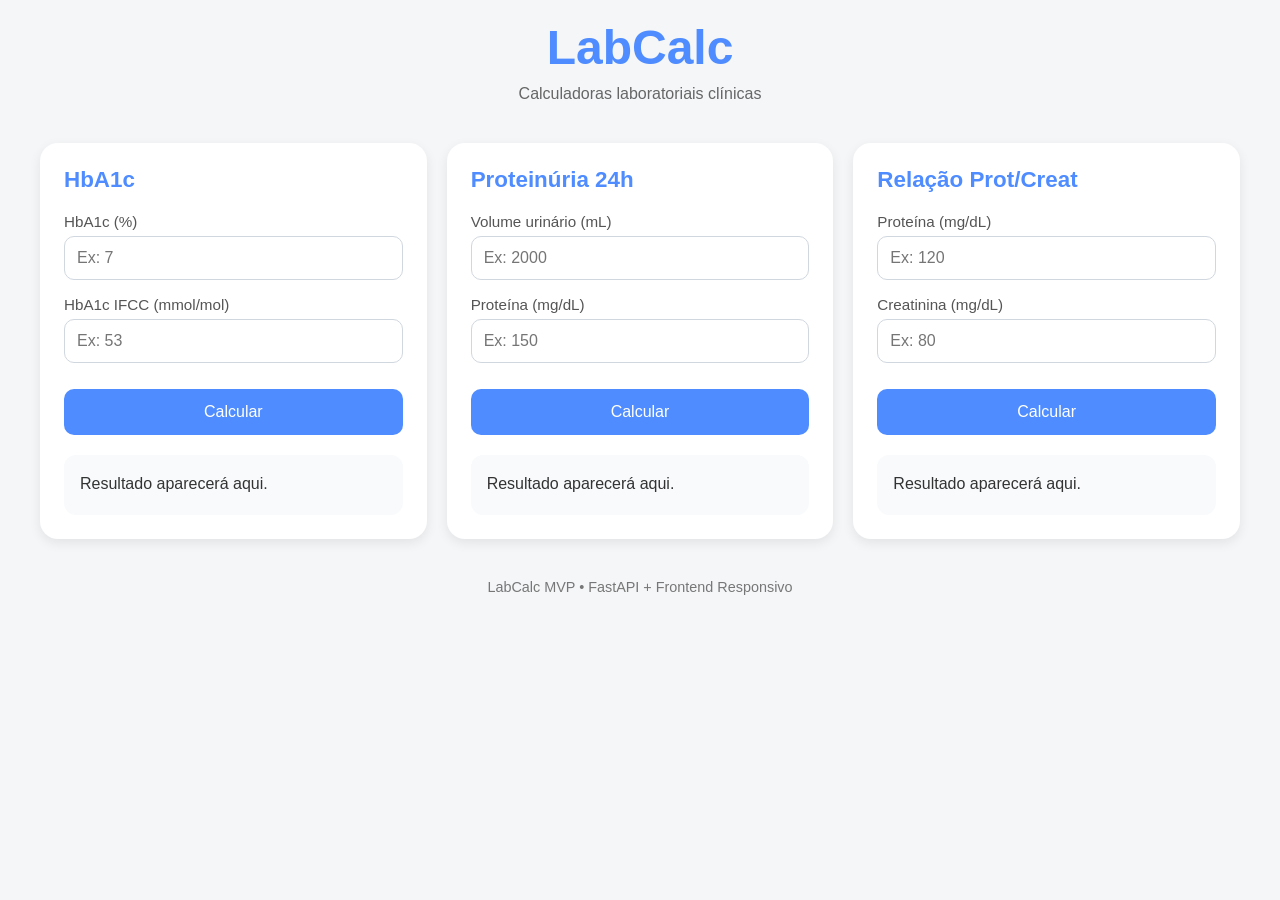
==== frontend/index.html @ 048caaa0 "organização do projeto, reestruração de rotas e construção do frontend" ====
<!DOCTYPE html>
<html lang="pt-BR">
<head>
  <meta charset="UTF-8" />
  <meta name="viewport" content="width=device-width, initial-scale=1.0" />
  <title>LabCalc</title>

  <style>
    * {
      margin: 0;
      padding: 0;
      box-sizing: border-box;
      font-family: Arial, Helvetica, sans-serif;
    }

    body {
      background: #f4f6f8;
      color: #333;
      padding: 20px;
    }

    .container {
      max-width: 1200px;
      margin: 0 auto;
    }

    header {
      text-align: center;
      margin-bottom: 40px;
    }

    header h1 {
      font-size: 3rem;
      color: #4f8cff;
      margin-bottom: 10px;
    }

    header p {
      color: #666;
      font-size: 1rem;
    }

    .cards {
      display: grid;
      grid-template-columns: repeat(auto-fit, minmax(320px, 1fr));
      gap: 20px;
    }

    .card {
      background: white;
      border-radius: 18px;
      padding: 24px;
      box-shadow: 0 4px 12px rgba(0,0,0,0.08);
      transition: transform 0.2s ease;
    }

    .card:hover {
      transform: translateY(-3px);
    }

    .card h2 {
      color: #4f8cff;
      margin-bottom: 20px;
      font-size: 1.4rem;
    }

    .input-group {
      display: flex;
      flex-direction: column;
      margin-bottom: 16px;
    }

    .input-group label {
      margin-bottom: 6px;
      font-size: 0.95rem;
      color: #555;
    }

    .input-group input {
      padding: 12px;
      border: 1px solid #d0d7de;
      border-radius: 10px;
      font-size: 1rem;
      outline: none;
      transition: border-color 0.2s;
    }

    .input-group input:focus {
      border-color: #4f8cff;
    }

    button {
      width: 100%;
      padding: 14px;
      border: none;
      border-radius: 10px;
      background: #4f8cff;
      color: white;
      font-size: 1rem;
      cursor: pointer;
      transition: background 0.2s;
      margin-top: 10px;
    }

    button:hover {
      background: #3d74d6;
    }

    .resultado {
      margin-top: 20px;
      background: #f8fafc;
      border-radius: 12px;
      padding: 16px;
      min-height: 60px;
      color: #333;
      line-height: 1.6;
    }

    .erro {
      color: #d62828;
      font-weight: bold;
    }

    footer {
      text-align: center;
      margin-top: 40px;
      color: #777;
      font-size: 0.9rem;
    }

    @media (max-width: 600px) {
      body {
        padding: 12px;
      }

      header h1 {
        font-size: 2.2rem;
      }

      .card {
        padding: 18px;
      }
    }
  </style>
</head>
<body>
<div class="container">

    <header>
      <h1>LabCalc</h1>
      <p>Calculadoras laboratoriais clínicas</p>
    </header>

    <div class="cards">

      <!-- HbA1c -->
      <div class="card">
        <h2>HbA1c</h2>

        <div class="input-group">
          <label>HbA1c (%)</label>
          <input type="text" id="hba1c_percent" placeholder="Ex: 7">
        </div>

        <div class="input-group">
          <label>HbA1c IFCC (mmol/mol)</label>
          <input type="text" id="ifcc_mmol_mol" placeholder="Ex: 53">
        </div>

        <button onclick="calcularHba1c()">
          Calcular
        </button>

        <div class="resultado" id="resultado_hba1c">
          Resultado aparecerá aqui.
        </div>
      </div>
      <!-- Proteinúria -->
      <div class="card">
        <h2>Proteinúria 24h</h2>

        <div class="input-group">
          <label>Volume urinário (mL)</label>
          <input type="text" id="volume_ml" placeholder="Ex: 2000">
        </div>

        <div class="input-group">
          <label>Proteína (mg/dL)</label>
          <input type="text" id="proteina_mgdl_24h" placeholder="Ex: 150">
        </div>

        <button onclick="calcularProteinuria()">
          Calcular
        </button>

        <div class="resultado" id="resultado_proteinuria">
          Resultado aparecerá aqui.
        </div>
      </div>

      <!-- RPC -->
      <div class="card">
        <h2>Relação Prot/Creat</h2>

        <div class="input-group">
          <label>Proteína (mg/dL)</label>
          <input type="text" id="proteina_rpc" placeholder="Ex: 120">
        </div>

        <div class="input-group">
          <label>Creatinina (mg/dL)</label>
          <input type="text" id="creatinina_rpc" placeholder="Ex: 80">
        </div>

        <button onclick="calcularRPC()">
          Calcular
        </button>

        <div class="resultado" id="resultado_rpc">
          Resultado aparecerá aqui.
        </div>
      </div>

    </div>

    <footer>
      LabCalc MVP • FastAPI + Frontend Responsivo
    </footer>

  </div>


  <script>

    const API_URL = "http://127.0.0.1:8000";


    async function calcularHba1c() {

      const hba1c = document.getElementById("hba1c_percent").value;
      const ifcc = document.getElementById("ifcc_mmol_mol").value;

       // validação frontend
  if (hba1c && ifcc) {

    document.getElementById("resultado_hba1c").innerHTML = `
      <span class="erro">
        Digite apenas um dos campos.
      </span>
    `;

    return;
  }


  if (!hba1c && !ifcc) {

    document.getElementById("resultado_hba1c").innerHTML = `
      <span class="erro">
        Preencha um dos campos.
      </span>
    `;

    return;
  }

      let url = `${API_URL}/hba1c?`;

      if (hba1c) {
        url += `hba1c_percent=${encodeURIComponent(hba1c)}`;
      }

      if (ifcc) {
        url += `ifcc_mmol_mol=${encodeURIComponent(ifcc)}`;
      }

      try {

        const response = await fetch(url);
        const data = await response.json();

        if (!response.ok) {
          throw new Error(data.detail);
        }

        document.getElementById("resultado_hba1c").innerHTML = `
          <strong>HbA1c:</strong> ${data.hba1c_percent}%<br>
          <strong>IFCC:</strong> ${data.ifcc_mmol_mol} mmol/mol<br>
          <strong>Glicemia Média:</strong> ${data.glicemia_media_estimada_mgdl} mg/dL
        `;

      } catch (error) {

        document.getElementById("resultado_hba1c").innerHTML = `
          <span class="erro">${error.message}</span>
        `;
      }
    }


    async function calcularProteinuria() {

      const volume = document.getElementById("volume_ml").value;
      const proteina = document.getElementById("proteina_mgdl_24h").value;

      const url = `${API_URL}/proteinuria24h?volume_ml=${encodeURIComponent(volume)}&proteina_mgdl=${encodeURIComponent(proteina)}`;

      try {

        const response = await fetch(url);
        const data = await response.json();

        if (!response.ok) {
          throw new Error(data.detail);
        }

        document.getElementById("resultado_proteinuria").innerHTML = `
          <strong>Proteinúria 24h:</strong><br>
          ${data.proteinuria_24h_mg} mg/24h
        `;

      } catch (error) {

        document.getElementById("resultado_proteinuria").innerHTML = `
          <span class="erro">${error.message}</span>
        `;
        }
    }
  async function calcularRPC() {

      const proteina = document.getElementById("proteina_rpc").value;
      const creatinina = document.getElementById("creatinina_rpc").value;

      const url = `${API_URL}/rpc?proteina_mgdl=${encodeURIComponent(proteina)}&creatinina_mgdl=${encodeURIComponent(creatinina)}`;

      try {

        const response = await fetch(url);
        const data = await response.json();

        if (!response.ok) {
          throw new Error(data.detail);
        }

        document.getElementById("resultado_rpc").innerHTML = `
          <strong>Relação Proteína/Creatinina:</strong><br>
          ${data.relacao_proteina_creatinina}
        `;

      } catch (error) {

        document.getElementById("resultado_rpc").innerHTML = `
          <span class="erro">${error.message}</span>
        `;
      }
    }

  </script>

</body>
</html>
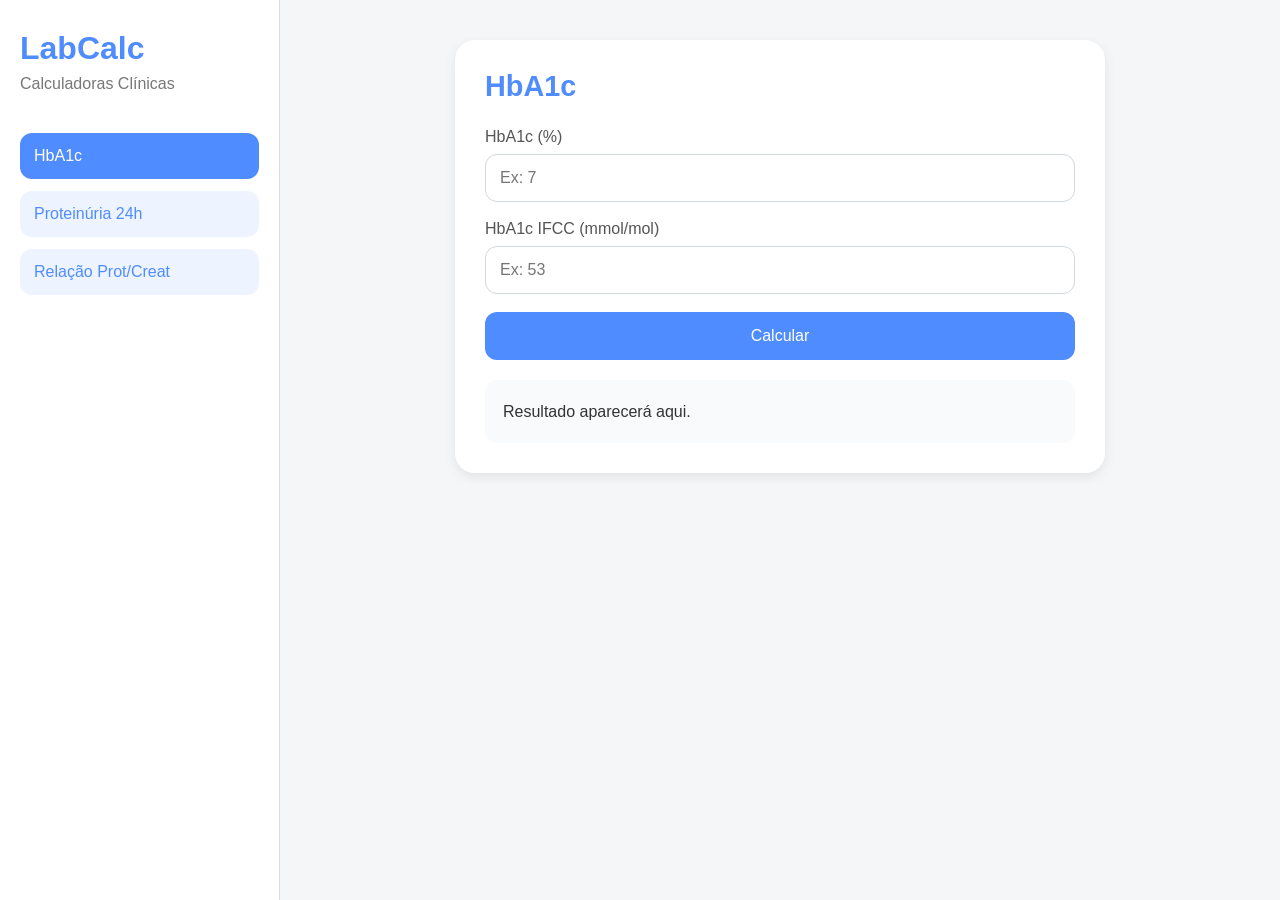
==== commit 853b8923: "alteração para web/mobile, adição de menu lateral." ====
--- a/frontend/index.html
+++ b/frontend/index.html
@@ -2,159 +2,55 @@
 <html lang="pt-BR">
 <head>
   <meta charset="UTF-8" />
-  <meta name="viewport" content="width=device-width, initial-scale=1.0" />
+  <meta name="viewport" content="width=device-width, initial-scale=1.0"/>
+  
   <title>LabCalc</title>
 
-  <style>
-    * {
-      margin: 0;
-      padding: 0;
-      box-sizing: border-box;
-      font-family: Arial, Helvetica, sans-serif;
-    }
+  <link rel="stylesheet" href="style.css">
+</head>
 
-    body {
-      background: #f4f6f8;
-      color: #333;
-      padding: 20px;
-    }
+<body>
 
-    .container {
-      max-width: 1200px;
-      margin: 0 auto;
-    }
+  <!-- MENU MOBILE -->
+  <button class="menu-toggle" id="menuToggle">
+    ☰
+  </button>
 
-    header {
-      text-align: center;
-      margin-bottom: 40px;
-    }
+  <div class="layout">
 
-    header h1 {
-      font-size: 3rem;
-      color: #4f8cff;
-      margin-bottom: 10px;
-    }
+    <!-- SIDEBAR -->
+    <aside class="sidebar" id="sidebar">
 
-    header p {
-      color: #666;
-      font-size: 1rem;
-    }
+      <div class="logo">
+        <h1>LabCalc</h1>
+        <p>Calculadoras Clínicas</p>
+      </div>
 
-    .cards {
-      display: grid;
-      grid-template-columns: repeat(auto-fit, minmax(320px, 1fr));
-      gap: 20px;
-    }
+    
+      <nav class="menu">
 
-    .card {
-      background: white;
-      border-radius: 18px;
-      padding: 24px;
-      box-shadow: 0 4px 12px rgba(0,0,0,0.08);
-      transition: transform 0.2s ease;
-    }
+        <button class="menu-item active" data-target="hba1c">
+          HbA1c
+        </button>
 
-    .card:hover {
-      transform: translateY(-3px);
-    }
+        <button class="menu-item" data-target="proteinuria">
+          Proteinúria 24h
+        </button>
 
-    .card h2 {
-      color: #4f8cff;
-      margin-bottom: 20px;
-      font-size: 1.4rem;
-    }
+        <button class="menu-item" data-target="rpc">
+          Relação Prot/Creat
+        </button>
 
-    .input-group {
-      display: flex;
-      flex-direction: column;
-      margin-bottom: 16px;
-    }
+      </nav>
 
-    .input-group label {
-      margin-bottom: 6px;
-      font-size: 0.95rem;
-      color: #555;
-    }
+    </aside>
 
-    .input-group input {
-      padding: 12px;
-      border: 1px solid #d0d7de;
-      border-radius: 10px;
-      font-size: 1rem;
-      outline: none;
-      transition: border-color 0.2s;
-    }
+    <!-- CONTEÚDO -->
+    <main class="content">
 
-    .input-group input:focus {
-      border-color: #4f8cff;
-    }
+      <!-- HBA1C -->
+      <section class="card calculadora active" id="hba1c">
 
-    button {
-      width: 100%;
-      padding: 14px;
-      border: none;
-      border-radius: 10px;
-      background: #4f8cff;
-      color: white;
-      font-size: 1rem;
-      cursor: pointer;
-      transition: background 0.2s;
-      margin-top: 10px;
-    }
-
-    button:hover {
-      background: #3d74d6;
-    }
-
-    .resultado {
-      margin-top: 20px;
-      background: #f8fafc;
-      border-radius: 12px;
-      padding: 16px;
-      min-height: 60px;
-      color: #333;
-      line-height: 1.6;
-    }
-
-    .erro {
-      color: #d62828;
-      font-weight: bold;
-    }
-
-    footer {
-      text-align: center;
-      margin-top: 40px;
-      color: #777;
-      font-size: 0.9rem;
-    }
-
-    @media (max-width: 600px) {
-      body {
-        padding: 12px;
-      }
-
-      header h1 {
-        font-size: 2.2rem;
-      }
-
-      .card {
-        padding: 18px;
-      }
-    }
-  </style>
-</head>
-<body>
-<div class="container">
-
-    <header>
-      <h1>LabCalc</h1>
-      <p>Calculadoras laboratoriais clínicas</p>
-    </header>
-
-    <div class="cards">
-
-      <!-- HbA1c -->
-      <div class="card">
         <h2>HbA1c</h2>
 
         <div class="input-group">
@@ -174,9 +70,12 @@
         <div class="resultado" id="resultado_hba1c">
           Resultado aparecerá aqui.
         </div>
-      </div>
-      <!-- Proteinúria -->
-      <div class="card">
+
+      </section>
+
+      <!-- PROTEINURIA -->
+      <section class="card calculadora" id="proteinuria">
+
         <h2>Proteinúria 24h</h2>
 
         <div class="input-group">
@@ -196,11 +95,13 @@
         <div class="resultado" id="resultado_proteinuria">
           Resultado aparecerá aqui.
         </div>
-      </div>
+
+      </section>
 
       <!-- RPC -->
-      <div class="card">
-        <h2>Relação Prot/Creat</h2>
+      <section class="card calculadora" id="rpc">
+
+        <h2>Relação Proteína/Creatinina</h2>
 
         <div class="input-group">
           <label>Proteína (mg/dL)</label>
@@ -219,144 +120,14 @@
         <div class="resultado" id="resultado_rpc">
           Resultado aparecerá aqui.
         </div>
-      </div>
 
-    </div>
+      </section>
 
-    <footer>
-      LabCalc MVP • FastAPI + Frontend Responsivo
-    </footer>
+    </main>
 
   </div>
 
-
-  <script>
-
-    const API_URL = "http://127.0.0.1:8000";
-
-
-    async function calcularHba1c() {
-
-      const hba1c = document.getElementById("hba1c_percent").value;
-      const ifcc = document.getElementById("ifcc_mmol_mol").value;
-
-       // validação frontend
-  if (hba1c && ifcc) {
-
-    document.getElementById("resultado_hba1c").innerHTML = `
-      <span class="erro">
-        Digite apenas um dos campos.
-      </span>
-    `;
-
-    return;
-  }
-
-
-  if (!hba1c && !ifcc) {
-
-    document.getElementById("resultado_hba1c").innerHTML = `
-      <span class="erro">
-        Preencha um dos campos.
-      </span>
-    `;
-
-    return;
-  }
-
-      let url = `${API_URL}/hba1c?`;
-
-      if (hba1c) {
-        url += `hba1c_percent=${encodeURIComponent(hba1c)}`;
-      }
-
-      if (ifcc) {
-        url += `ifcc_mmol_mol=${encodeURIComponent(ifcc)}`;
-      }
-
-      try {
-
-        const response = await fetch(url);
-        const data = await response.json();
-
-        if (!response.ok) {
-          throw new Error(data.detail);
-        }
-
-        document.getElementById("resultado_hba1c").innerHTML = `
-          <strong>HbA1c:</strong> ${data.hba1c_percent}%<br>
-          <strong>IFCC:</strong> ${data.ifcc_mmol_mol} mmol/mol<br>
-          <strong>Glicemia Média:</strong> ${data.glicemia_media_estimada_mgdl} mg/dL
-        `;
-
-      } catch (error) {
-
-        document.getElementById("resultado_hba1c").innerHTML = `
-          <span class="erro">${error.message}</span>
-        `;
-      }
-    }
-
-
-    async function calcularProteinuria() {
-
-      const volume = document.getElementById("volume_ml").value;
-      const proteina = document.getElementById("proteina_mgdl_24h").value;
-
-      const url = `${API_URL}/proteinuria24h?volume_ml=${encodeURIComponent(volume)}&proteina_mgdl=${encodeURIComponent(proteina)}`;
-
-      try {
-
-        const response = await fetch(url);
-        const data = await response.json();
-
-        if (!response.ok) {
-          throw new Error(data.detail);
-        }
-
-        document.getElementById("resultado_proteinuria").innerHTML = `
-          <strong>Proteinúria 24h:</strong><br>
-          ${data.proteinuria_24h_mg} mg/24h
-        `;
-
-      } catch (error) {
-
-        document.getElementById("resultado_proteinuria").innerHTML = `
-          <span class="erro">${error.message}</span>
-        `;
-        }
-    }
-  async function calcularRPC() {
-
-      const proteina = document.getElementById("proteina_rpc").value;
-      const creatinina = document.getElementById("creatinina_rpc").value;
-
-      const url = `${API_URL}/rpc?proteina_mgdl=${encodeURIComponent(proteina)}&creatinina_mgdl=${encodeURIComponent(creatinina)}`;
-
-      try {
-
-        const response = await fetch(url);
-        const data = await response.json();
-
-        if (!response.ok) {
-          throw new Error(data.detail);
-        }
-
-        document.getElementById("resultado_rpc").innerHTML = `
-          <strong>Relação Proteína/Creatinina:</strong><br>
-          ${data.relacao_proteina_creatinina}
-        `;
-
-      } catch (error) {
-
-        document.getElementById("resultado_rpc").innerHTML = `
-          <span class="erro">${error.message}</span>
-        `;
-      }
-    }
-
-  </script>
+  <script src="script.js"></script>
 
 </body>
-</html>
-  
+</html>
--- a/frontend/style.css
+++ b/frontend/style.css
@@ -0,0 +1,211 @@
+* {
+  margin: 0;
+  padding: 0;
+  box-sizing: border-box;
+  font-family: Arial, Helvetica, sans-serif;
+}
+
+body {
+  background: #f4f6f8;
+  color: #333;
+}
+
+/* LAYOUT */
+
+.layout {
+  display: flex;
+  min-height: 100vh;
+}
+
+/* SIDEBAR */
+
+.sidebar {
+  width: 280px;
+  background: white;
+  border-right: 1px solid #ddd;
+  padding: 30px 20px;
+  transition: 0.3s;
+}
+
+.logo {
+  margin-bottom: 40px;
+}
+
+.logo h1 {
+  color: #4f8cff;
+  font-size: 2rem;
+  margin-bottom: 8px;
+}
+
+.logo p {
+  color: #777;
+}
+
+.menu {
+  display: flex;
+  flex-direction: column;
+  gap: 12px;
+}
+
+.menu-item {
+  background: #eef4ff;
+  color: #4f8cff;
+  border: none;
+  padding: 14px;
+  border-radius: 12px;
+  text-align: left;
+  cursor: pointer;
+  font-size: 1rem;
+  transition: 0.2s;
+}
+
+.menu-item:hover {
+  background: #dce9ff;
+}
+
+.menu-item.active {
+  background: #4f8cff;
+  color: white;
+}
+
+/* CONTEÚDO */
+
+.content {
+  flex: 1;
+  padding: 40px;
+  display: flex;
+  align-items: flex-start;
+  justify-content: center;
+}
+
+.calculadora {
+  display: none;
+  width: 100%;
+  max-width: 650px;
+}
+
+.calculadora.active {
+  display: block;
+}
+
+.card {
+  background: white;
+  border-radius: 20px;
+  padding: 30px;
+  box-shadow: 0 4px 12px rgba(0,0,0,0.08);
+}
+
+.card h2 {
+  color: #4f8cff;
+  margin-bottom: 25px;
+  font-size: 1.8rem;
+}
+
+/* INPUTS */
+
+.input-group {
+  display: flex;
+  flex-direction: column;
+  margin-bottom: 18px;
+}
+
+.input-group label {
+  margin-bottom: 8px;
+  color: #555;
+}
+
+.input-group input {
+  padding: 14px;
+  border: 1px solid #d0d7de;
+  border-radius: 12px;
+  font-size: 1rem;
+  outline: none;
+  transition: 0.2s;
+}
+
+.input-group input:focus {
+  border-color: #4f8cff;
+}
+
+/* BOTÃO */
+
+button {
+  width: 100%;
+  padding: 15px;
+  border: none;
+  border-radius: 12px;
+  background: #4f8cff;
+  color: white;
+  font-size: 1rem;
+  cursor: pointer;
+  transition: 0.2s;
+}
+
+button:hover {
+  background: #3d74d6;
+}
+
+/* RESULTADO */
+
+.resultado {
+  margin-top: 20px;
+  background: #f8fafc;
+  border-radius: 12px;
+  padding: 18px;
+  min-height: 60px;
+  line-height: 1.7;
+}
+
+.erro {
+  color: #d62828;
+  font-weight: bold;
+}
+
+/* MENU MOBILE */
+
+.menu-toggle {
+  display: none;
+  position: fixed;
+  top: 15px;
+  left: 15px;
+  width: auto;
+  padding: 10px 14px;
+  z-index: 999;
+  border-radius: 10px;
+}
+
+/* RESPONSIVO */
+
+@media (max-width: 768px) {
+
+  .sidebar {
+    position: fixed;
+    left: -100%;
+    top: 0;
+    height: 100%;
+    z-index: 998;
+    box-shadow: 4px 0 12px rgba(0,0,0,0.1);
+  }
+
+  .sidebar.open {
+    left: 0;
+  }
+
+  .menu-toggle {
+    display: block;
+  }
+
+  .content {
+    width: 100%;
+    padding: 80px 15px 20px;
+  }
+
+  .card {
+    padding: 22px;
+  }
+
+  .card h2 {
+    font-size: 1.5rem;
+  }
+
+}
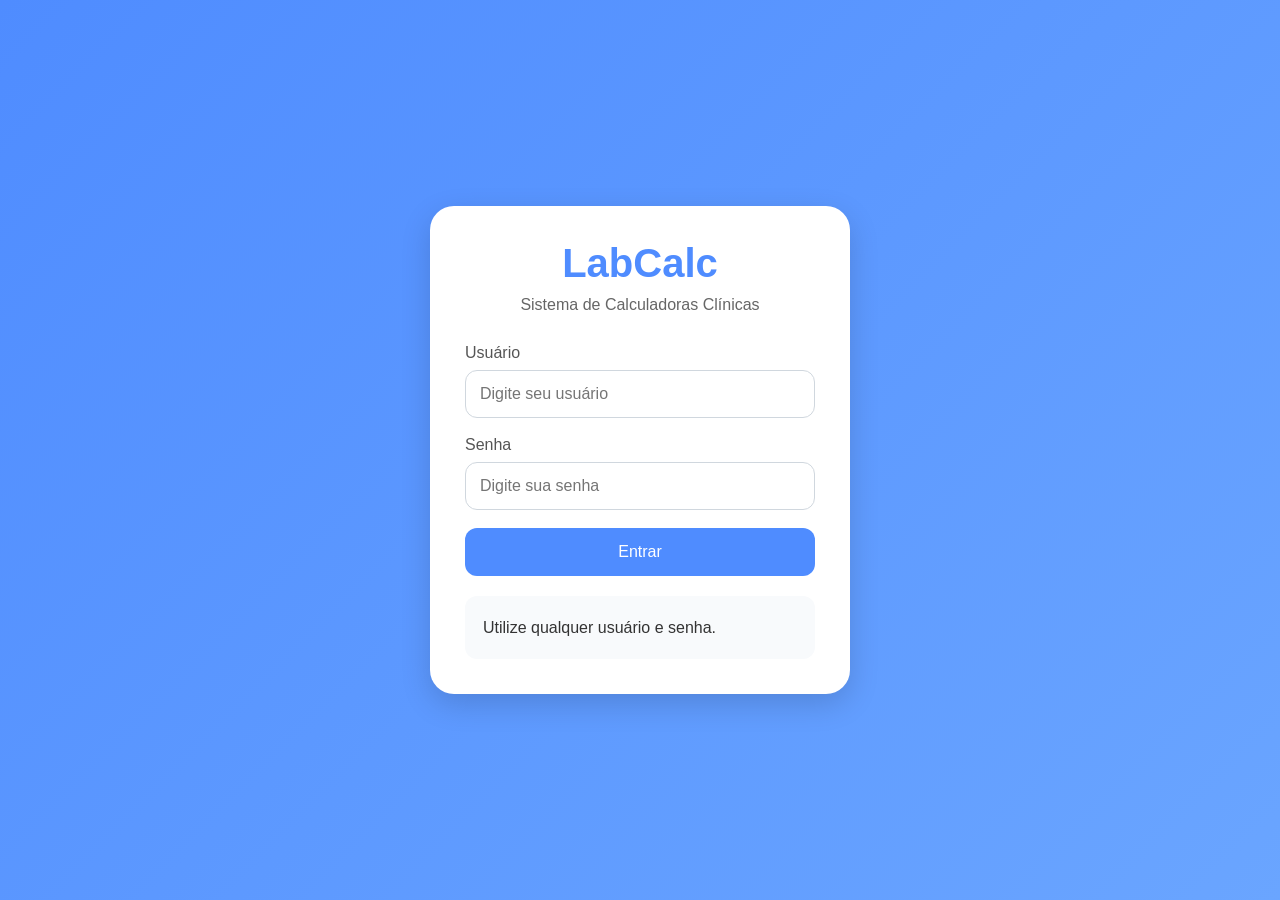
==== commit 4429d13f: "adicionado tela de login e pequenos ajustes" ====
--- a/frontend/index.html
+++ b/frontend/index.html
@@ -3,131 +3,55 @@
 <head>
   <meta charset="UTF-8" />
   <meta name="viewport" content="width=device-width, initial-scale=1.0"/>
-  
-  <title>LabCalc</title>
+
+  <title>LabCalc - Login</title>
 
   <link rel="stylesheet" href="style.css">
 </head>
 
-<body>
+<body class="login-body">
 
-  <!-- MENU MOBILE -->
-  <button class="menu-toggle" id="menuToggle">
-    ☰
-  </button>
+  <div class="login-container">
 
-  <div class="layout">
+    <div class="login-card">
 
-    <!-- SIDEBAR -->
-    <aside class="sidebar" id="sidebar">
-
-      <div class="logo">
+      <div class="login-logo">
         <h1>LabCalc</h1>
-        <p>Calculadoras Clínicas</p>
+        <p>Sistema de Calculadoras Clínicas</p>
       </div>
 
-    
-      <nav class="menu">
+      <div class="input-group">
+        <label>Usuário</label>
 
-        <button class="menu-item active" data-target="hba1c">
-          HbA1c
-        </button>
+        <input
+          type="text"
+          id="usuario"
+          placeholder="Digite seu usuário"
+        >
+      </div>
 
-        <button class="menu-item" data-target="proteinuria">
-          Proteinúria 24h
-        </button>
+      <div class="input-group">
+        <label>Senha</label>
 
-        <button class="menu-item" data-target="rpc">
-          Relação Prot/Creat
-        </button>
+        <input
+          type="password"
+          id="senha"
+          placeholder="Digite sua senha"
+        >
+      </div>
 
-      </nav>
+      <button onclick="login()">
+        Entrar
+      </button>
 
-    </aside>
+      <div class="resultado" id="resultado_login">
+        Utilize qualquer usuário e senha.
+      </div>
 
-    <!-- CONTEÚDO -->
-    <main class="content">
-
-      <!-- HBA1C -->
-      <section class="card calculadora active" id="hba1c">
-
-        <h2>HbA1c</h2>
-
-        <div class="input-group">
-          <label>HbA1c (%)</label>
-          <input type="text" id="hba1c_percent" placeholder="Ex: 7">
-        </div>
-
-        <div class="input-group">
-          <label>HbA1c IFCC (mmol/mol)</label>
-          <input type="text" id="ifcc_mmol_mol" placeholder="Ex: 53">
-        </div>
-
-        <button onclick="calcularHba1c()">
-          Calcular
-        </button>
-
-        <div class="resultado" id="resultado_hba1c">
-          Resultado aparecerá aqui.
-        </div>
-
-      </section>
-
-      <!-- PROTEINURIA -->
-      <section class="card calculadora" id="proteinuria">
-
-        <h2>Proteinúria 24h</h2>
-
-        <div class="input-group">
-          <label>Volume urinário (mL)</label>
-          <input type="text" id="volume_ml" placeholder="Ex: 2000">
-        </div>
-
-        <div class="input-group">
-          <label>Proteína (mg/dL)</label>
-          <input type="text" id="proteina_mgdl_24h" placeholder="Ex: 150">
-        </div>
-
-        <button onclick="calcularProteinuria()">
-          Calcular
-        </button>
-
-        <div class="resultado" id="resultado_proteinuria">
-          Resultado aparecerá aqui.
-        </div>
-
-      </section>
-
-      <!-- RPC -->
-      <section class="card calculadora" id="rpc">
-
-        <h2>Relação Proteína/Creatinina</h2>
-
-        <div class="input-group">
-          <label>Proteína (mg/dL)</label>
-          <input type="text" id="proteina_rpc" placeholder="Ex: 120">
-        </div>
-
-        <div class="input-group">
-          <label>Creatinina (mg/dL)</label>
-          <input type="text" id="creatinina_rpc" placeholder="Ex: 80">
-        </div>
-
-        <button onclick="calcularRPC()">
-          Calcular
-        </button>
-
-        <div class="resultado" id="resultado_rpc">
-          Resultado aparecerá aqui.
-        </div>
-
-      </section>
-
-    </main>
+    </div>
 
   </div>
 
   <script src="script.js"></script>
 
-</body>
-</html>+</body>
--- a/frontend/style.css
+++ b/frontend/style.css
@@ -207,5 +207,70 @@
   .card h2 {
     font-size: 1.5rem;
   }
-
-}+}
+
+  /* =========================
+   LOGIN
+========================= */
+
+.login-body {
+  min-height: 100vh;
+  display: flex;
+  align-items: center;
+  justify-content: center;
+  background: linear-gradient(
+    135deg,
+    #4f8cff,
+    #6aa5ff
+  );
+  padding: 20px;
+}
+
+.login-container {
+  width: 100%;
+  max-width: 420px;
+}
+
+.login-card {
+  background: white;
+  padding: 35px;
+  border-radius: 24px;
+  box-shadow: 0 10px 30px rgba(0,0,0,0.15);
+}
+
+.login-logo {
+  text-align: center;
+  margin-bottom: 30px;
+}
+
+.login-logo h1 {
+  color: #4f8cff;
+  font-size: 2.5rem;
+  margin-bottom: 10px;
+}
+
+.login-logo p {
+  color: #666;
+}
+
+.logout-btn {
+  margin-top: 30px;
+  background: #e53935;
+}
+
+.logout-btn:hover {
+  background: #c62828;
+}
+
+/* RESPONSIVO LOGIN */
+
+@media (max-width: 768px) {
+
+  .login-card {
+    padding: 25px;
+  }
+
+  .login-logo h1 {
+    font-size: 2rem;
+  }
+}
